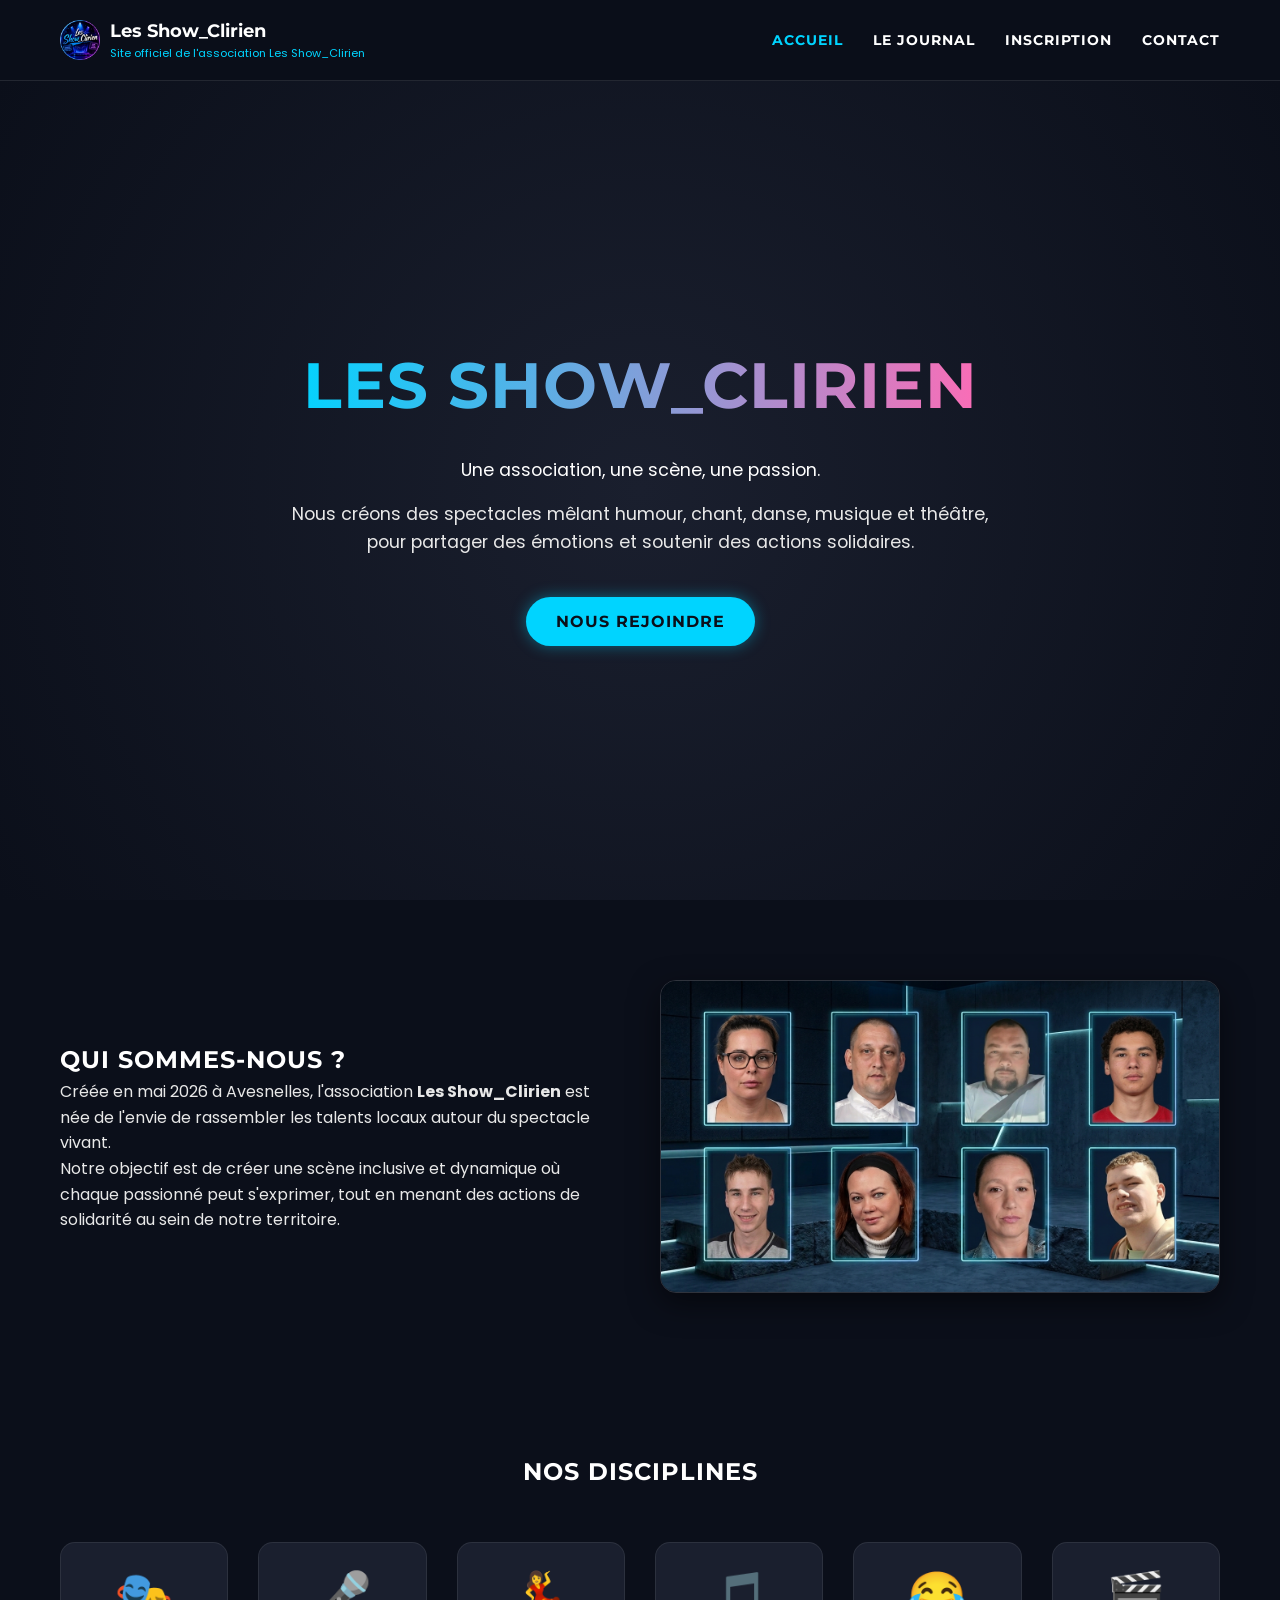
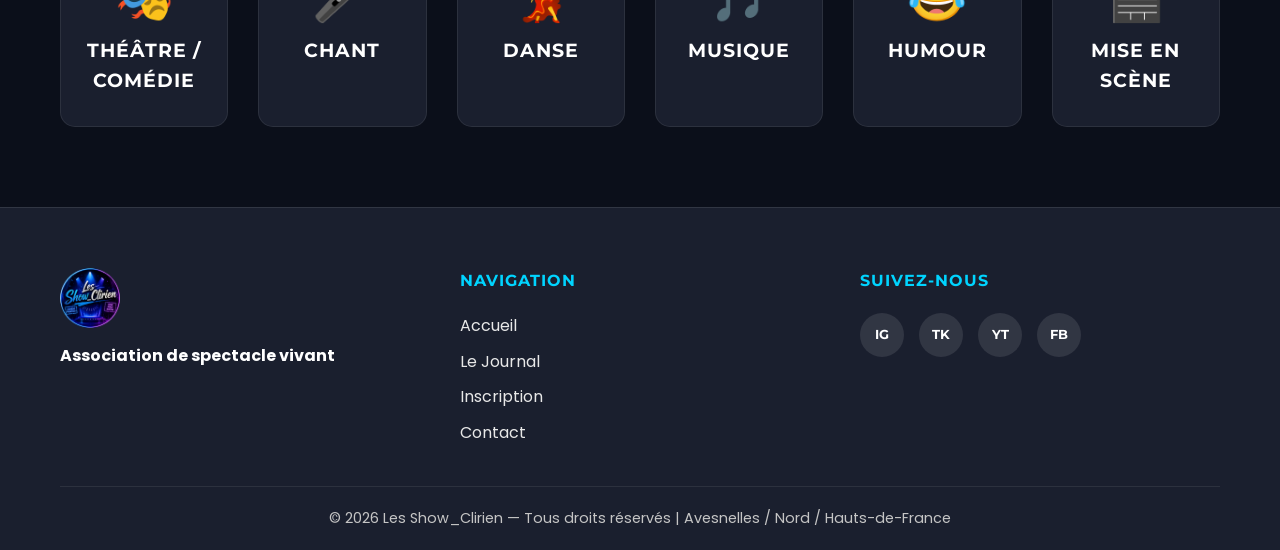
==== index.html @ 52812d33 "Add files via upload" ====
<!DOCTYPE html>
<html lang="fr">
<head>
    <meta charset="UTF-8">
    <meta name="viewport" content="width=device-width, initial-scale=1.0">
    <title>Les Show_Clirien | Accueil</title>
    <meta name="description" content="Site officiel de l'association Les Show_Clirien à Avesnelles. Spectacles, humour, chant, danse, musique et théâtre. Rejoignez-nous !">

    <!-- Open Graph -->
    <meta property="og:title" content="Les Show_Clirien | Accueil">
    <meta property="og:description" content="Découvrez l'univers des Show_Clirien : une association dédiée au spectacle vivant à Avesnelles.">
    <meta property="og:type" content="website">
    <meta property="og:locale" content="fr_FR">

    <link rel="icon" href="assets/favicon/favicon.png">
    <link rel="stylesheet" href="css/style.css">
</head>
<body>

    <a href="#contenu" class="skip-link">Aller au contenu</a>

    <!-- Header (Composant commun) -->
    <header>
        <div class="container header-container">
            <div class="logo-area">
                <a href="index.html" class="logo-link">
                    <img src="assets/favicon/favicon.png" alt="Logo de l'association Les Show_Clirien">
                    <div>
                        <span class="brand-name">Les Show_Clirien</span>
                        <span class="slogan">Site officiel de l'association Les Show_Clirien</span>
                    </div>
                </a>
            </div>

            <button class="burger-menu" aria-label="Ouvrir le menu de navigation" aria-expanded="false" aria-controls="main-nav">
                <span aria-hidden="true"></span>
                <span aria-hidden="true"></span>
                <span aria-hidden="true"></span>
            </button>

            <nav id="main-nav">
                <ul>
                    <li><a href="index.html" class="nav-link" aria-current="page">Accueil</a></li>
                    <li><a href="journal.html" class="nav-link">Le Journal</a></li>
                    <li><a href="inscription.html" class="nav-link">Inscription</a></li>
                    <li><a href="contact.html" class="nav-link">Contact</a></li>
                </ul>
            </nav>
        </div>
    </header>

    <main id="contenu">
        <section class="hero">
            <div class="container">
                <h1>Les Show_Clirien</h1>
                <p class="hero-tagline">Une association, une scène, une passion.</p>
                <p class="hero-description">Nous créons des spectacles mêlant humour, chant, danse, musique et théâtre, pour partager des émotions et soutenir des actions solidaires.</p>
                <div class="hero-btns">
                    <a href="inscription.html" class="btn btn-blue">Nous rejoindre</a>
                </div>
            </div>
        </section>

        <section id="about" class="about reveal">
            <div class="container">
                <div class="about-grid">
                    <div class="about-text">
                        <h2>Qui sommes-nous ?</h2>
                        <p>Créée en mai 2026 à Avesnelles, l'association <strong>Les Show_Clirien</strong> est née de l'envie de rassembler les talents locaux autour du spectacle vivant.</p>
                        <p>Notre objectif est de créer une scène inclusive et dynamique où chaque passionné peut s'exprimer, tout en menant des actions de solidarité au sein de notre territoire.</p>
                    </div>
                    <div class="about-image">
                        <img src="assets/images/equipe.png" alt="Photo de l'équipe Les Show_Clirien" class="team-photo-img">
                    </div>
                </div>
            </div>
        </section>

        <section id="disciplines" class="disciplines reveal">
            <div class="container">
                <h2 class="text-center mb-lg">Nos Disciplines</h2>
                <div class="grid grid-disciplines">
                    <div class="card discipline-item">
                        <div class="icon-lg" aria-hidden="true">🎭</div>
                        <h3>Théâtre / Comédie</h3>
                    </div>
                    <div class="card discipline-item">
                        <div class="icon-lg" aria-hidden="true">🎤</div>
                        <h3>Chant</h3>
                    </div>
                    <div class="card discipline-item">
                        <div class="icon-lg" aria-hidden="true">💃</div>
                        <h3>Danse</h3>
                    </div>
                    <div class="card discipline-item">
                        <div class="icon-lg" aria-hidden="true">🎵</div>
                        <h3>Musique</h3>
                    </div>
                    <div class="card discipline-item">
                        <div class="icon-lg" aria-hidden="true">😂</div>
                        <h3>Humour</h3>
                    </div>
                    <div class="card discipline-item">
                        <div class="icon-lg" aria-hidden="true">🎬</div>
                        <h3>Mise en scène</h3>
                    </div>
                </div>
            </div>
        </section>
    </main>

    <!-- Footer (Composant commun) -->
    <footer>
        <div class="container">
            <div class="footer-content">
                <div class="footer-logo">
                    <img src="assets/favicon/favicon.png" alt="Logo de l'association Les Show_Clirien">
                    <p>Association de spectacle vivant</p>
                </div>
                <div class="footer-nav">
                    <h2>Navigation</h2>
                    <ul>
                        <li><a href="index.html" aria-current="page">Accueil</a></li>
                        <li><a href="journal.html">Le Journal</a></li>
                        <li><a href="inscription.html">Inscription</a></li>
                        <li><a href="contact.html">Contact</a></li>
                    </ul>
                </div>
                <div class="footer-social">
                    <h2>Suivez-nous</h2>
                    <div class="social-links">
                        <!-- MODIFIER ICI : liens vers vos réseaux -->
                        <a href="https://instagram.com/votre_compte" target="_blank" rel="noopener noreferrer" aria-label="Instagram">IG</a>
                        <a href="https://tiktok.com/@votre_compte" target="_blank" rel="noopener noreferrer" aria-label="TikTok">TK</a>
                        <a href="https://youtube.com/@votre_compte" target="_blank" rel="noopener noreferrer" aria-label="YouTube">YT</a>
                        <a href="https://facebook.com/votre_compte" target="_blank" rel="noopener noreferrer" aria-label="Facebook">FB</a>
                    </div>
                </div>
            </div>
            <div class="copyright">
                <p>© 2026 Les Show_Clirien — Tous droits réservés | Avesnelles / Nord / Hauts-de-France</p>
            </div>
        </div>
    </footer>

    <script src="js/script.js"></script>
</body>
</html>
---- css/style.css ----
/*
 * CSS - Styles pour Les Show_Clirien
 * Charte graphique : STRUCTURE.md
 *
 * Palette :
 *   --bg-primary   #0B0F1A  fond scène
 *   --bg-card      #1A1F2E  cartes
 *   --accent-blue  #00D4FF  CTA / liens
 *   --accent-pink  #FF2095  CTA / dates
 *   --accent-purple #9B5DE5 hover / lueurs
 */

@import url('https://fonts.googleapis.com/css2?family=Montserrat:wght@400;700&family=Poppins:wght@300;400;600&display=swap');

:root {
    --bg-primary: #0B0F1A;
    --bg-card: #1A1F2E;
    --accent-blue: #00D4FF;
    --accent-pink: #FF2095;
    --accent-purple: #9B5DE5;
    --text-white: #FFFFFF;
    --text-gray: #E8E8E8;
    --text-muted: #C5C5C5;

    --font-titles: 'Montserrat', sans-serif;
    --font-body: 'Poppins', sans-serif;

    --transition-fast: 0.3s ease;
    --header-height: 80px;
    --container-width: 1200px;
    --radius: 15px;
}

/* --- Reset & Base --- */
*,
*::before,
*::after {
    margin: 0;
    padding: 0;
    box-sizing: border-box;
}

html {
    scroll-behavior: smooth;
}

body {
    background-color: var(--bg-primary);
    color: var(--text-gray);
    font-family: var(--font-body);
    line-height: 1.6;
    overflow-x: hidden;
    padding-top: var(--header-height);
}

body.no-scroll {
    overflow: hidden;
}

h1, h2, h3, h4, .btn, .nav-link {
    font-family: var(--font-titles);
    text-transform: uppercase;
    letter-spacing: 1px;
    color: var(--text-white);
}

a {
    text-decoration: none;
    color: inherit;
    transition: color var(--transition-fast), background-color var(--transition-fast), box-shadow var(--transition-fast), transform var(--transition-fast);
}

ul {
    list-style: none;
}

img {
    max-width: 100%;
    height: auto;
    display: block;
}

:focus-visible {
    outline: 3px solid var(--accent-blue);
    outline-offset: 3px;
}

.skip-link {
    position: absolute;
    left: 1rem;
    top: -4rem;
    z-index: 2000;
    background: var(--accent-blue);
    color: var(--bg-primary);
    font-family: var(--font-titles);
    font-weight: 700;
    padding: 0.75rem 1.25rem;
    border-radius: 999px;
}

.skip-link:focus {
    top: 1rem;
}

/* --- Layout --- */
.container {
    max-width: var(--container-width);
    margin: 0 auto;
    padding: 0 20px;
}

section {
    padding: 80px 0;
}

.grid {
    display: grid;
    gap: 30px;
}

.grid-auto {
    grid-template-columns: repeat(auto-fit, minmax(min(100%, 260px), 360px));
    justify-content: center;
}

.grid-disciplines {
    grid-template-columns: repeat(auto-fit, minmax(min(100%, 150px), 1fr));
    text-align: center;
}

.about-grid,
.featured-card {
    display: grid;
    grid-template-columns: repeat(auto-fit, minmax(min(100%, 280px), 1fr));
    gap: 40px;
    align-items: center;
}

/* --- Boutons --- */
.btn {
    display: inline-block;
    padding: 12px 30px;
    border-radius: 50px;
    font-weight: 700;
    cursor: pointer;
    border: none;
    text-align: center;
}

.btn-pink {
    background-color: var(--accent-pink);
    color: var(--text-white);
    box-shadow: 0 0 15px rgba(255, 32, 149, 0.4);
}

.btn-pink:hover,
.btn-pink:focus-visible {
    transform: translateY(-3px);
    box-shadow: 0 0 25px rgba(255, 32, 149, 0.7);
}

.btn-blue {
    background-color: var(--accent-blue);
    color: var(--bg-primary);
    box-shadow: 0 0 15px rgba(0, 212, 255, 0.4);
}

.btn-blue:hover,
.btn-blue:focus-visible {
    transform: translateY(-3px);
    box-shadow: 0 0 25px rgba(0, 212, 255, 0.7);
}

.btn-full {
    width: 100%;
}

/* --- Cartes --- */
.card {
    background-color: var(--bg-card);
    border-radius: var(--radius);
    overflow: hidden;
    transition: transform var(--transition-fast), box-shadow var(--transition-fast), border-color var(--transition-fast);
    border: 1px solid rgba(255, 255, 255, 0.08);
    display: flex;
    flex-direction: column;
    height: 100%;
}

.card:hover {
    transform: translateY(-8px);
    box-shadow: 0 10px 30px rgba(0, 0, 0, 0.5);
    border-color: var(--accent-purple);
}

.card-body {
    padding: 25px;
    display: flex;
    flex-direction: column;
    flex-grow: 1;
}

.card-body .btn {
    margin-top: auto; /* Pousse le bouton vers le bas */
    margin-top: 25px; /* Espace minimum au-dessus si le texte est long */
}

.card-media,
.placeholder-media {
    min-height: 200px;
    background: #252b3d;
    display: flex;
    align-items: center;
    justify-content: center;
    color: var(--text-muted);
    border-radius: var(--radius);
}

.placeholder-media.dashed {
    border: 1px dashed var(--accent-blue);
    color: var(--accent-blue);
    min-height: 300px;
}

.meta-date {
    color: #FF6BB5;
    font-size: 0.95rem;
    font-weight: 700;
}

/* --- Header --- */
header {
    background-color: rgba(11, 15, 26, 0.95);
    backdrop-filter: blur(10px);
    position: fixed;
    top: 0;
    left: 0;
    width: 100%;
    z-index: 1000;
    border-bottom: 1px solid rgba(255, 255, 255, 0.1);
}

.header-container {
    display: flex;
    justify-content: space-between;
    align-items: center;
    height: var(--header-height);
    gap: 16px;
}

.logo-link {
    display: flex;
    align-items: center;
    gap: 10px;
}

.logo-area img,
.footer-logo img {
    width: 40px;
    height: 40px;
    object-fit: contain;
}

.brand-name {
    font-family: var(--font-titles);
    font-weight: 700;
    font-size: 1.1rem;
    color: var(--text-white);
    display: block;
}

.slogan {
    font-size: 0.7rem;
    color: var(--accent-blue);
    display: block;
}

nav ul {
    display: flex;
    gap: 30px;
}

.nav-link {
    font-size: 0.9rem;
    font-weight: 700;
    color: var(--text-white);
}

.nav-link:hover,
.nav-link[aria-current="page"] {
    color: var(--accent-blue);
}

.burger-menu {
    display: none;
    background: none;
    border: none;
    cursor: pointer;
    flex-direction: column;
    justify-content: center;
    gap: 5px;
    width: 44px;
    height: 44px;
    padding: 10px;
}

.burger-menu span {
    display: block;
    width: 24px;
    height: 3px;
    background-color: var(--text-white);
    transition: var(--transition-fast);
    border-radius: 2px;
}

.burger-menu.open span:nth-child(1) {
    transform: translateY(8px) rotate(45deg);
}

.burger-menu.open span:nth-child(2) {
    opacity: 0;
}

.burger-menu.open span:nth-child(3) {
    transform: translateY(-8px) rotate(-45deg);
}

/* --- Pages --- */
.hero {
    min-height: calc(100vh - var(--header-height));
    display: flex;
    align-items: center;
    justify-content: center;
    text-align: center;
    background: radial-gradient(circle at center, #1a1f2e 0%, #0b0f1a 100%);
    padding: 60px 0;
}

.hero h1 {
    font-size: clamp(2.2rem, 6vw, 4rem);
    margin-bottom: 20px;
    background: linear-gradient(to right, var(--accent-blue), #FF6BB5);
    -webkit-background-clip: text;
    background-clip: text;
    color: transparent;
}

.hero-tagline {
    font-size: 1.25rem;
    color: var(--text-white);
    margin-bottom: 16px;
}

.hero p {
    font-size: 1.1rem;
    max-width: 700px;
    margin-left: auto;
    margin-right: auto;
}

.hero-description {
    margin-bottom: 40px;
}

.hero-btns {
    display: flex;
    gap: 20px;
    justify-content: center;
    flex-wrap: wrap;
}

.page-title {
    background: linear-gradient(to bottom, var(--bg-card), var(--bg-primary));
    text-align: center;
}

.page-title h1 {
    margin-bottom: 15px; /* Espace sous "NOUS CONTACTER" */
}

.page-title p,
.lede {
    font-size: 1.2rem;
    color: var(--accent-blue);
    margin-bottom: 30px; /* Espace entre la phrase et la carte */
    max-width: 650px;
    margin-left: auto;
    margin-right: auto;
}

.discipline-item,
.role-card {
    padding: 30px 20px;
    text-align: center;
}

.icon-lg {
    font-size: 3rem;
    margin-bottom: 15px;
    line-height: 1;
}

.featured-card {
    max-width: 800px;
    margin: 0 auto;
}

.featured-card .card-media {
    min-height: 250px;
    border-radius: 0;
}

.card-info {
    padding: 40px;
}

.event-title {
    color: #FF6BB5;
    margin-bottom: 10px;
}

.roles-grid,
.upcoming-events {
    background-color: var(--bg-card);
}

.join-hero {
    min-height: 70vh;
    display: flex;
    align-items: center;
    text-align: center;
}

.join-hero p {
    font-size: 1.3rem;
    margin: 20px auto 40px;
    max-width: 800px;
}

.quote-box {
    background: linear-gradient(135deg, var(--bg-card), var(--bg-primary));
    padding: 30px;
    border-radius: var(--radius);
    border: 1px solid var(--accent-purple);
    text-align: center;
}

.quote-box p {
    font-style: italic;
    font-size: 1.1rem;
}

.check-list {
    display: grid;
    grid-template-columns: repeat(auto-fit, minmax(min(100%, 200px), 1fr));
    gap: 15px;
    margin-bottom: 40px;
}

.check-list li {
    display: flex;
    align-items: center;
    gap: 10px;
}

.upcoming-list {
    max-width: 700px;
    margin: 0 auto;
    display: flex;
    flex-direction: column;
    gap: 20px;
}

.upcoming-item {
    display: flex;
    align-items: center;
    gap: 15px;
    padding: 15px;
    background: var(--bg-primary);
    border-radius: 0 8px 8px 0;
}

.upcoming-item.blue { border-left: 4px solid var(--accent-blue); }
.upcoming-item.purple { border-left: 4px solid var(--accent-purple); }
.upcoming-item.pink { border-left: 4px solid var(--accent-pink); }

.contact-panel {
    padding: 40px;
    text-align: left;
    border-top: 4px solid var(--accent-blue);
    max-width: 720px;
    margin: 0 auto;
}

.contact-panel h2 {
    margin-bottom: 30px;
}
.contact-row {
    display: flex;
    align-items: flex-start;
    gap: 15px;
    margin-bottom: 25px;
}

.contact-row .label {
    color: var(--accent-blue);
    font-weight: 700;
    margin: 0;
    font-size: 0.9rem;
    text-transform: uppercase;
}

.contact-row .value,
.contact-row a {
    font-size: 1.25rem;
    color: var(--text-white);
    display: block;
    margin-top: 4px;
}

.contact-row a:hover {
    color: var(--accent-blue);
}

.social-links-section .social-links {
    justify-content: center;
    gap: 24px;
}

.social-links-section .social-links a {
    width: 60px;
    height: 60px;
    font-size: 1.5rem;
}

.error-404 {
    min-height: calc(100vh - var(--header-height) - 280px);
    display: flex;
    align-items: center;
    justify-content: center;
    text-align: center;
}

.error-code {
    font-family: var(--font-titles);
    font-size: clamp(5rem, 16vw, 8rem);
    font-weight: 700;
    line-height: 1;
    margin-bottom: 8px;
    background: linear-gradient(to bottom, #FF6BB5, var(--accent-purple));
    -webkit-background-clip: text;
    background-clip: text;
    color: transparent;
    filter: drop-shadow(0 0 20px rgba(255, 32, 149, 0.45));
}

.error-404 h1 {
    font-size: clamp(1.8rem, 4vw, 2.5rem);
    margin-bottom: 20px;
}

.error-404 p {
    font-size: 1.25rem;
    margin-bottom: 40px;
}

.text-center { text-align: center; }
.mb-lg { margin-bottom: 50px; }
.mb-md { margin-bottom: 40px; }

/* --- Footer --- */
footer {
    background-color: var(--bg-card);
    padding: 60px 0 20px;
    border-top: 1px solid rgba(255, 255, 255, 0.1);
}

.footer-content {
    display: grid;
    grid-template-columns: repeat(auto-fit, minmax(min(100%, 220px), 1fr));
    gap: 40px;
    margin-bottom: 40px;
}

.footer-logo img {
    width: 60px;
    height: 60px;
    margin-bottom: 15px;
}

.footer-logo p {
    font-weight: 700;
    color: var(--text-white);
    margin-top: 10px;
}

.footer-nav h2,
.footer-social h2 {
    color: var(--accent-blue);
    margin-bottom: 20px;
    font-size: 1rem;
}

.footer-nav ul {
    display: flex;
    flex-direction: column;
    gap: 10px;
}

.footer-nav a:hover {
    color: var(--accent-blue);
}

.social-links {
    display: flex;
    flex-wrap: wrap;
    gap: 15px;
}

.social-links a {
    width: 44px;
    height: 44px;
    background: rgba(255, 255, 255, 0.1);
    display: flex;
    align-items: center;
    justify-content: center;
    border-radius: 50%;
    color: var(--text-white);
    font-family: var(--font-titles);
    font-weight: 700;
    font-size: 0.8rem;
}

.social-links a:hover,
.social-links a:focus-visible {
    background: var(--accent-blue);
    color: var(--bg-primary);
}

.copyright {
    text-align: center;
    padding-top: 20px;
    border-top: 1px solid rgba(255, 255, 255, 0.08);
    font-size: 0.9rem;
    color: var(--text-muted);
}

/* --- Animations --- */
.reveal {
    opacity: 0;
    transform: translateY(30px);
    transition: opacity 0.8s ease-out, transform 0.8s ease-out;
}

.reveal.active {
    opacity: 1;
    transform: translateY(0);
}

@media (prefers-reduced-motion: reduce) {
    html {
        scroll-behavior: auto;
    }

    *,
    *::before,
    *::after {
        animation: none !important;
        transition: none !important;
        scroll-behavior: auto !important;
    }

    .reveal {
        opacity: 1;
        transform: none;
    }

    .btn-pink:hover,
    .btn-blue:hover,
    .card:hover {
        transform: none;
    }
}

/* --- Responsive --- */
@media (max-width: 768px) {
    .slogan {
        font-size: 0.65rem;
        line-height: 1.2;
        max-width: 150px;
    }

    .burger-menu {
        display: flex;
        z-index: 1001;
        background: rgba(255, 255, 255, 0.08); /* Petit fond discret pour bien repérer le bouton */
        border-radius: 8px;
        padding: 8px;
    }

    .burger-menu span {
        background-color: var(--accent-blue); /* Rend les 3 traits bleu néon pour qu'ils ressortent */
        height: 3px;
        width: 24px;
    }

    nav {
        position: fixed;
        top: var(--header-height);
        right: -100%;
        width: 100%;
        height: calc(100vh - var(--header-height));
        background-color: var(--bg-primary);
        transition: right var(--transition-fast);
        z-index: 999;
        overflow-y: auto;
    }

    nav.active {
        right: 0;
    }

    nav ul {
        flex-direction: column;
        align-items: center;
        padding: 50px 20px;
        gap: 32px;
    }

    .hero-btns {
        flex-direction: column;
        padding: 0 12px;
    }

    .hero-btns .btn,
    .join-hero .btn {
        width: 100%;
    }

    .card-info {
        padding: 24px;
    }

    .contact-panel {
        padding: 24px;
    }

    .slogan {
        max-width: 180px;
    }
}

/* --- Ajustements espacement titres/articles --- */
.page-title {
    padding: 30px 0 10px;
}

.page-title p {
    margin-bottom: 10px;
}

.page-title + section {
    padding-top: 20px;
}

/* --- Photo de l'équipe --- */
.team-photo-img {
    width: 100%;
    height: auto;
    border-radius: 16px;
    object-fit: cover;
    border: 1px solid rgba(255, 255, 255, 0.15);
    box-shadow: 0 10px 30px rgba(0, 0, 0, 0.5);
}
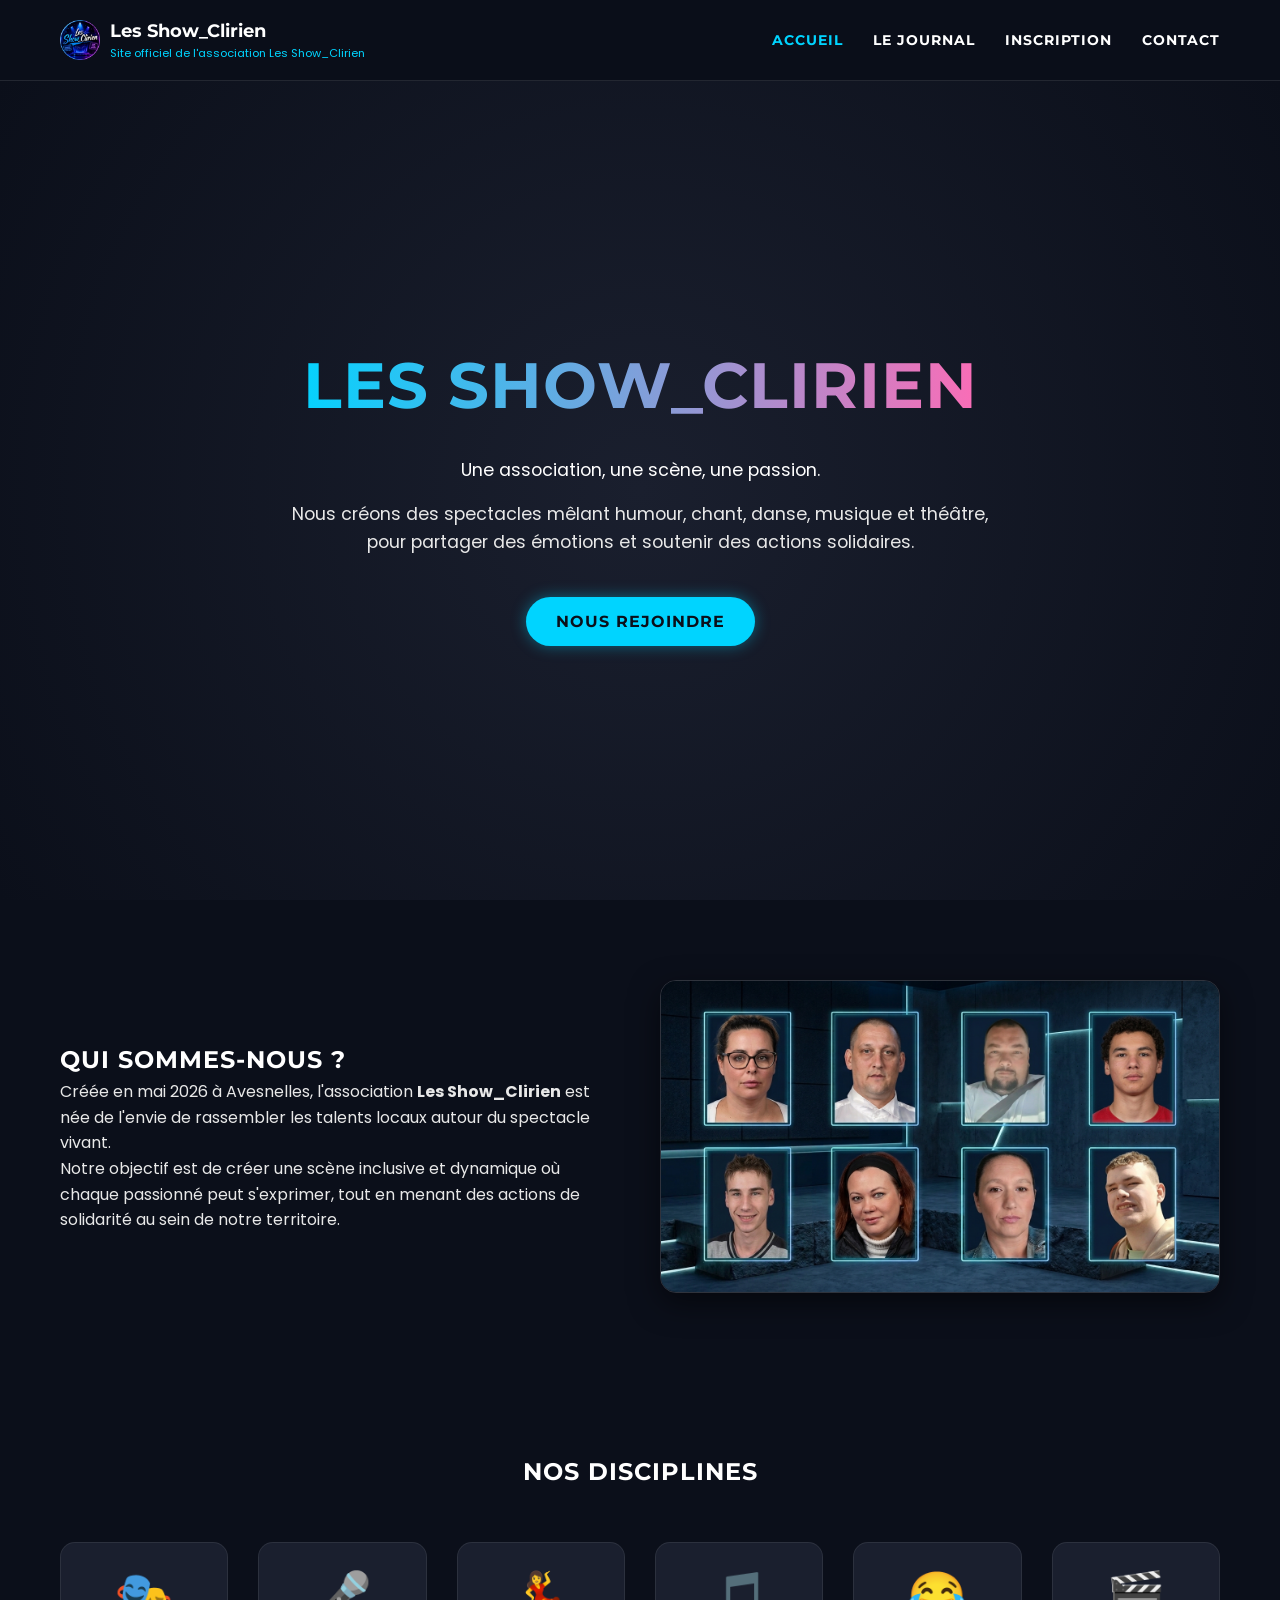
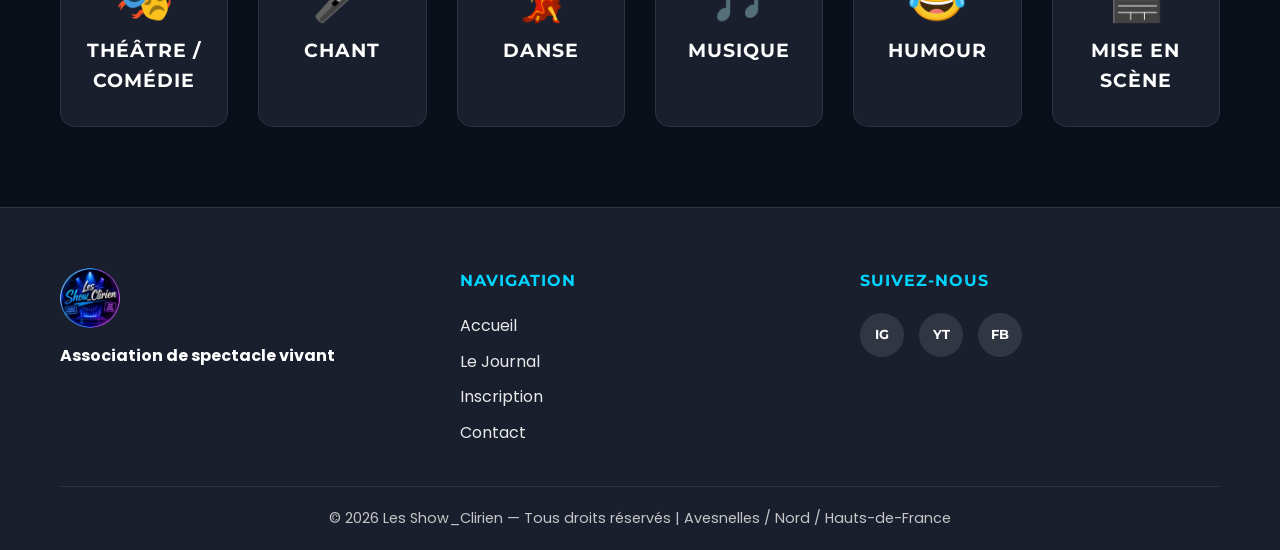
==== commit 353d97b7: "Update social media links in footer" ====
--- a/index.html
+++ b/index.html
@@ -130,10 +130,10 @@
                     <h2>Suivez-nous</h2>
                     <div class="social-links">
                         <!-- MODIFIER ICI : liens vers vos réseaux -->
-                        <a href="https://instagram.com/votre_compte" target="_blank" rel="noopener noreferrer" aria-label="Instagram">IG</a>
-                        <a href="https://tiktok.com/@votre_compte" target="_blank" rel="noopener noreferrer" aria-label="TikTok">TK</a>
-                        <a href="https://youtube.com/@votre_compte" target="_blank" rel="noopener noreferrer" aria-label="YouTube">YT</a>
-                        <a href="https://facebook.com/votre_compte" target="_blank" rel="noopener noreferrer" aria-label="Facebook">FB</a>
+                        <a href="https://www.instagram.com/showclirien/" target="_blank" rel="noopener noreferrer" aria-label="Instagram">IG</a>
+                        <!-- <a href="https://tiktok.com/@votre_compte" target="_blank" rel="noopener noreferrer" aria-label="TikTok">TK</a> -->
+                        <a href="https://www.youtube.com/channel/UCG6TcSxezVTCTF-gIoSHvsw" target="_blank" rel="noopener noreferrer" aria-label="YouTube">YT</a>
+                        <a href="https://www.facebook.com/profile.php?id=61594529327046" target="_blank" rel="noopener noreferrer" aria-label="Facebook">FB</a>
                     </div>
                 </div>
             </div>
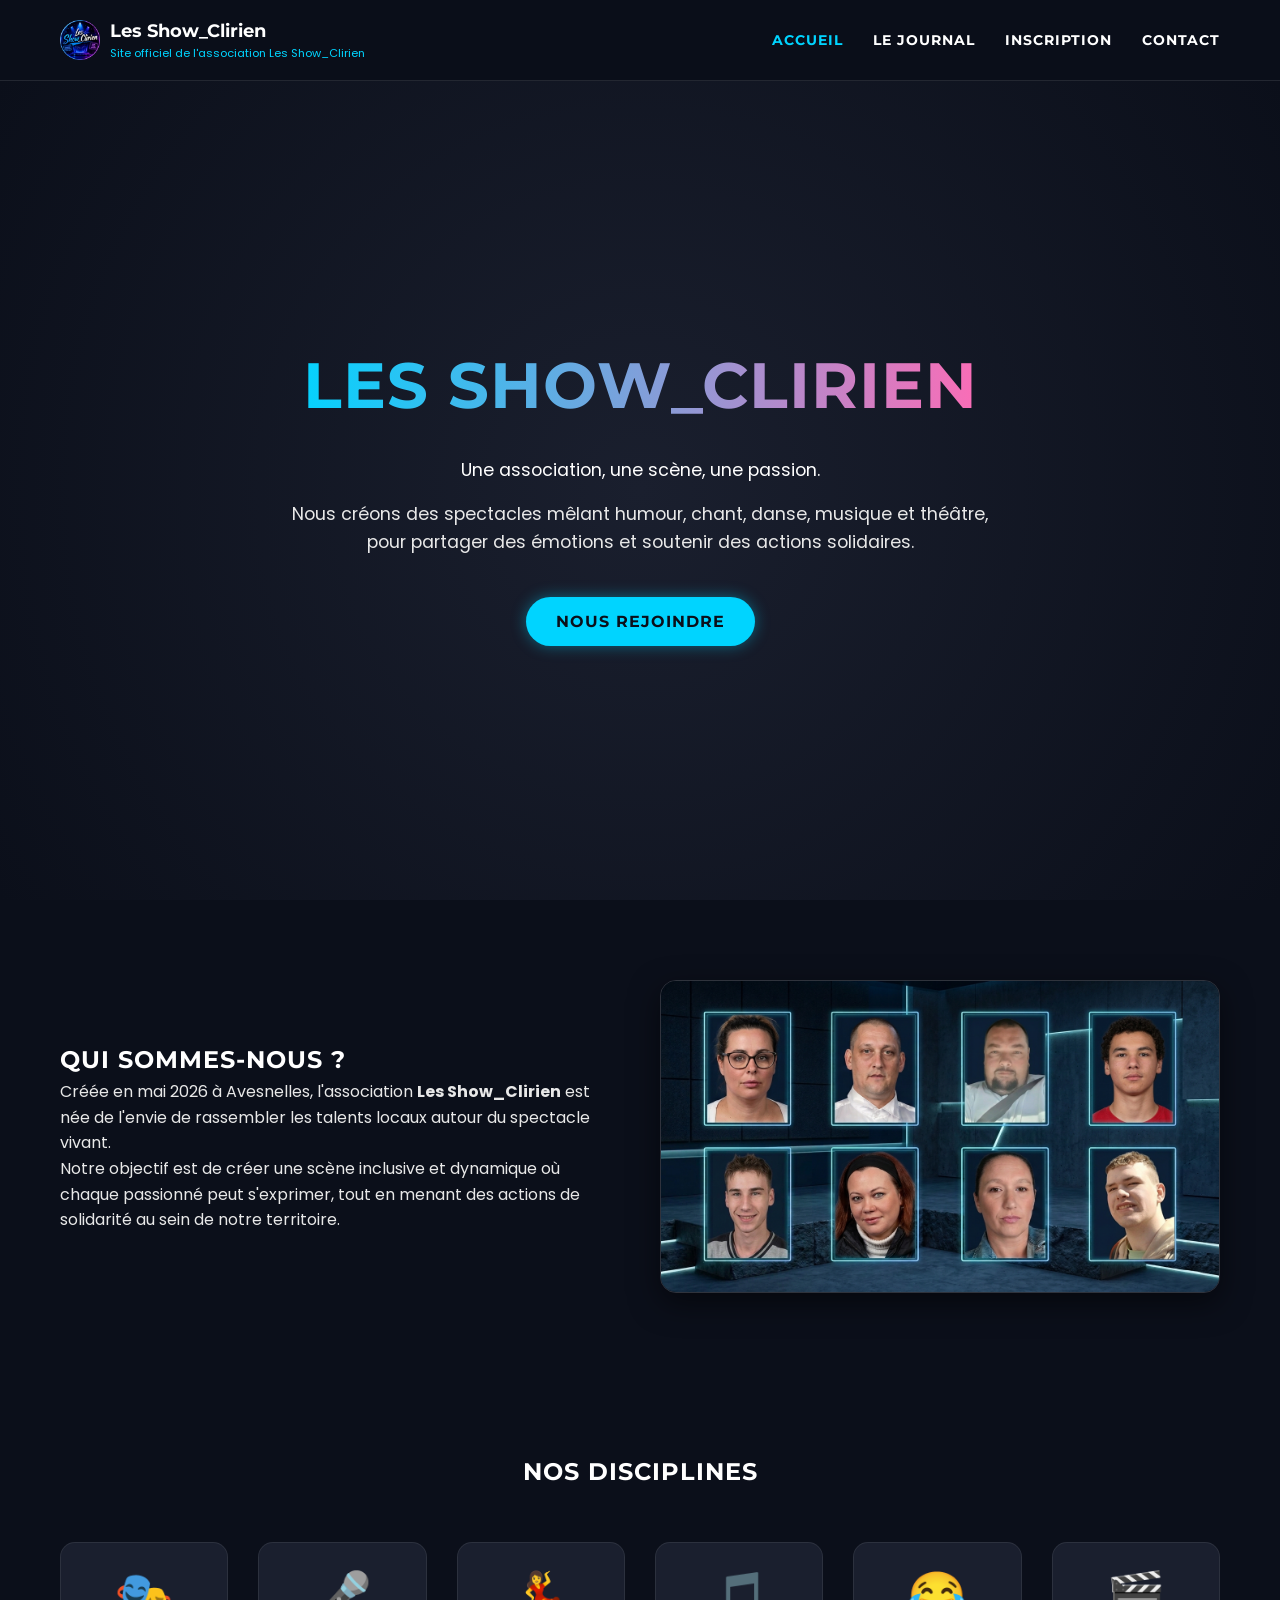
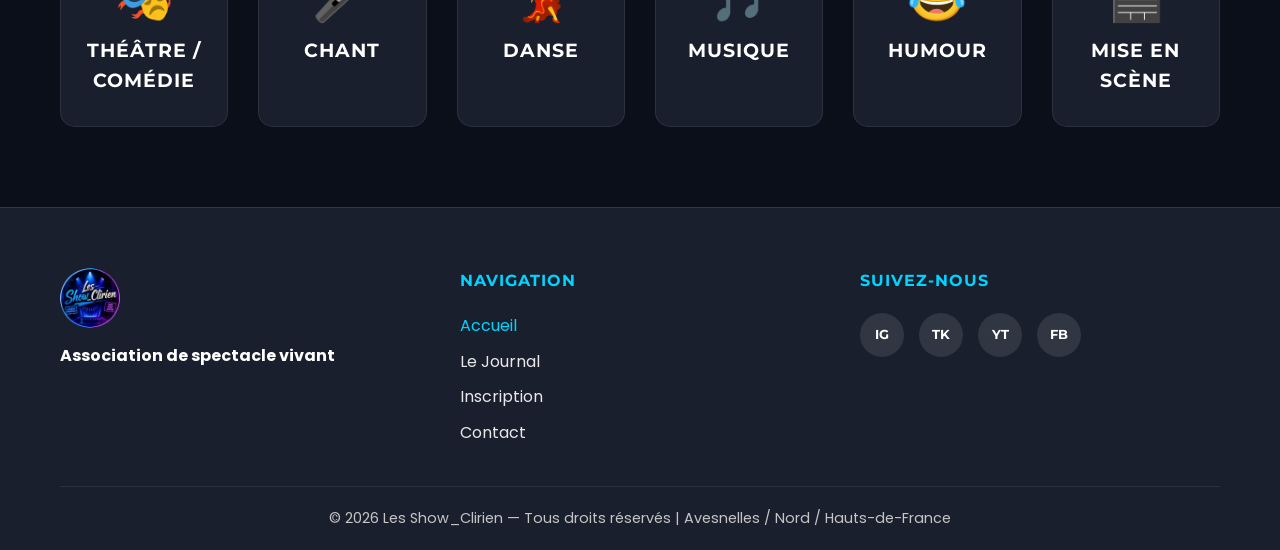
==== commit b74a8558: "Add files via upload" ====
--- a/index.html
+++ b/index.html
@@ -5,6 +5,7 @@
     <meta name="viewport" content="width=device-width, initial-scale=1.0">
     <title>Les Show_Clirien | Accueil</title>
     <meta name="description" content="Site officiel de l'association Les Show_Clirien à Avesnelles. Spectacles, humour, chant, danse, musique et théâtre. Rejoignez-nous !">
+    <meta name="theme-color" content="#0B0F1A">
 
     <!-- Open Graph -->
     <meta property="og:title" content="Les Show_Clirien | Accueil">
@@ -12,8 +13,12 @@
     <meta property="og:type" content="website">
     <meta property="og:locale" content="fr_FR">
 
-    <link rel="icon" href="assets/favicon/favicon.png">
+    <link rel="icon" href="assets/favicon/favicon.png" type="image/png">
+    <link rel="preconnect" href="https://fonts.googleapis.com">
+    <link rel="preconnect" href="https://fonts.gstatic.com" crossorigin>
+    <link href="https://fonts.googleapis.com/css2?family=Montserrat:wght@400;700&family=Poppins:wght@300;400;600&display=swap" rel="stylesheet">
     <link rel="stylesheet" href="css/style.css">
+    <script src="js/script.js" defer></script>
 </head>
 <body>
 
@@ -24,7 +29,7 @@
         <div class="container header-container">
             <div class="logo-area">
                 <a href="index.html" class="logo-link">
-                    <img src="assets/favicon/favicon.png" alt="Logo de l'association Les Show_Clirien">
+                    <img src="assets/favicon/favicon.png" alt="">
                     <div>
                         <span class="brand-name">Les Show_Clirien</span>
                         <span class="slogan">Site officiel de l'association Les Show_Clirien</span>
@@ -32,13 +37,13 @@
                 </a>
             </div>
 
-            <button class="burger-menu" aria-label="Ouvrir le menu de navigation" aria-expanded="false" aria-controls="main-nav">
+            <button type="button" class="burger-menu" aria-label="Ouvrir le menu de navigation" aria-expanded="false" aria-controls="main-nav">
                 <span aria-hidden="true"></span>
                 <span aria-hidden="true"></span>
                 <span aria-hidden="true"></span>
             </button>
 
-            <nav id="main-nav">
+            <nav id="main-nav" aria-label="Navigation principale">
                 <ul>
                     <li><a href="index.html" class="nav-link" aria-current="page">Accueil</a></li>
                     <li><a href="journal.html" class="nav-link">Le Journal</a></li>
@@ -70,7 +75,7 @@
                         <p>Notre objectif est de créer une scène inclusive et dynamique où chaque passionné peut s'exprimer, tout en menant des actions de solidarité au sein de notre territoire.</p>
                     </div>
                     <div class="about-image">
-                        <img src="assets/images/equipe.png" alt="Photo de l'équipe Les Show_Clirien" class="team-photo-img">
+                        <img src="assets/images/equipe.png" alt="L'équipe Les Show_Clirien réunie sur scène" class="team-photo-img" width="800" height="600">
                     </div>
                 </div>
             </div>
@@ -114,10 +119,10 @@
         <div class="container">
             <div class="footer-content">
                 <div class="footer-logo">
-                    <img src="assets/favicon/favicon.png" alt="Logo de l'association Les Show_Clirien">
+                    <img src="assets/favicon/favicon.png" alt="">
                     <p>Association de spectacle vivant</p>
                 </div>
-                <div class="footer-nav">
+                <nav class="footer-nav" aria-label="Navigation pied de page">
                     <h2>Navigation</h2>
                     <ul>
                         <li><a href="index.html" aria-current="page">Accueil</a></li>
@@ -125,15 +130,15 @@
                         <li><a href="inscription.html">Inscription</a></li>
                         <li><a href="contact.html">Contact</a></li>
                     </ul>
-                </div>
+                </nav>
                 <div class="footer-social">
                     <h2>Suivez-nous</h2>
                     <div class="social-links">
                         <!-- MODIFIER ICI : liens vers vos réseaux -->
-                        <a href="https://www.instagram.com/showclirien/" target="_blank" rel="noopener noreferrer" aria-label="Instagram">IG</a>
-                        <!-- <a href="https://tiktok.com/@votre_compte" target="_blank" rel="noopener noreferrer" aria-label="TikTok">TK</a> -->
-                        <a href="https://www.youtube.com/channel/UCG6TcSxezVTCTF-gIoSHvsw" target="_blank" rel="noopener noreferrer" aria-label="YouTube">YT</a>
-                        <a href="https://www.facebook.com/profile.php?id=61594529327046" target="_blank" rel="noopener noreferrer" aria-label="Facebook">FB</a>
+                        <a href="https://instagram.com/votre_compte" target="_blank" rel="noopener noreferrer" aria-label="Instagram (nouvelle fenêtre)">IG</a>
+                        <a href="https://tiktok.com/@votre_compte" target="_blank" rel="noopener noreferrer" aria-label="TikTok (nouvelle fenêtre)">TK</a>
+                        <a href="https://youtube.com/@votre_compte" target="_blank" rel="noopener noreferrer" aria-label="YouTube (nouvelle fenêtre)">YT</a>
+                        <a href="https://facebook.com/votre_compte" target="_blank" rel="noopener noreferrer" aria-label="Facebook (nouvelle fenêtre)">FB</a>
                     </div>
                 </div>
             </div>
@@ -143,6 +148,5 @@
         </div>
     </footer>
 
-    <script src="js/script.js"></script>
 </body>
 </html>
--- a/css/style.css
+++ b/css/style.css
@@ -3,14 +3,12 @@
  * Charte graphique : STRUCTURE.md
  *
  * Palette :
- *   --bg-primary   #0B0F1A  fond scène
- *   --bg-card      #1A1F2E  cartes
- *   --accent-blue  #00D4FF  CTA / liens
- *   --accent-pink  #FF2095  CTA / dates
- *   --accent-purple #9B5DE5 hover / lueurs
+ *   --bg-primary    #0B0F1A  fond scène
+ *   --bg-card       #1A1F2E  cartes
+ *   --accent-blue   #00D4FF  CTA / liens
+ *   --accent-pink   #FF2095  CTA / dates
+ *   --accent-purple #9B5DE5  hover / lueurs
  */
-
-@import url('https://fonts.googleapis.com/css2?family=Montserrat:wght@400;700&family=Poppins:wght@300;400;600&display=swap');
 
 :root {
     --bg-primary: #0B0F1A;
@@ -141,10 +139,12 @@
     display: inline-block;
     padding: 12px 30px;
     border-radius: 50px;
+    font-size: 1rem;
     font-weight: 700;
     cursor: pointer;
     border: none;
     text-align: center;
+    background: none;
 }
 
 .btn-pink {
@@ -198,11 +198,11 @@
     display: flex;
     flex-direction: column;
     flex-grow: 1;
+    gap: 16px;
 }
 
 .card-body .btn {
-    margin-top: auto; /* Pousse le bouton vers le bas */
-    margin-top: 25px; /* Espace minimum au-dessus si le texte est long */
+    margin-top: auto;
 }
 
 .card-media,
@@ -275,7 +275,7 @@
     display: block;
 }
 
-nav ul {
+#main-nav ul {
     display: flex;
     gap: 30px;
 }
@@ -372,20 +372,29 @@
 .page-title {
     background: linear-gradient(to bottom, var(--bg-card), var(--bg-primary));
     text-align: center;
+    padding: 30px 0 10px;
 }
 
 .page-title h1 {
-    margin-bottom: 15px; /* Espace sous "NOUS CONTACTER" */
+    margin-bottom: 15px;
 }
 
 .page-title p,
 .lede {
     font-size: 1.2rem;
     color: var(--accent-blue);
-    margin-bottom: 30px; /* Espace entre la phrase et la carte */
+    margin-bottom: 30px;
     max-width: 650px;
     margin-left: auto;
     margin-right: auto;
+}
+
+.page-title p {
+    margin-bottom: 10px;
+}
+
+.page-title + section {
+    padding-top: 20px;
 }
 
 .discipline-item,
@@ -431,10 +440,19 @@
     text-align: center;
 }
 
+.join-hero.is-compact {
+    min-height: 0;
+    padding-bottom: 40px;
+}
+
 .join-hero p {
     font-size: 1.3rem;
     margin: 20px auto 40px;
     max-width: 800px;
+}
+
+.form-reveal {
+    margin-top: 0;
 }
 
 .quote-box {
@@ -495,6 +513,7 @@
 .contact-panel h2 {
     margin-bottom: 30px;
 }
+
 .contact-row {
     display: flex;
     align-items: flex-start;
@@ -568,6 +587,57 @@
 .mb-lg { margin-bottom: 50px; }
 .mb-md { margin-bottom: 40px; }
 
+/* --- Formulaire Tally (inscription.html) --- */
+.form-section-wrapper {
+    padding: 24px 0 80px;
+    scroll-margin-top: calc(var(--header-height) + 12px);
+}
+
+.form-section-wrapper[hidden] {
+    display: none;
+}
+
+.form-frame {
+    background-color: var(--bg-card);
+    border: 1px solid rgba(255, 255, 255, 0.1);
+    border-radius: 16px;
+    padding: 20px;
+    box-shadow: 0 10px 30px rgba(0, 0, 0, 0.5);
+    overflow: hidden;
+    transform: translateZ(0);
+    isolation: isolate;
+}
+
+.form-heading {
+    margin-bottom: 1.25rem;
+    font-size: 1.15rem;
+    text-align: center;
+}
+
+.form-frame iframe {
+    display: block;
+    width: 100%;
+    min-height: 400px;
+    border: 0;
+    border-radius: 12px;
+    background: transparent;
+}
+
+.form-section-wrapper.is-visible .form-frame {
+    animation: form-fade-in 0.45s ease-out;
+}
+
+@keyframes form-fade-in {
+    from {
+        opacity: 0;
+        transform: translateY(12px) translateZ(0);
+    }
+    to {
+        opacity: 1;
+        transform: translateY(0) translateZ(0);
+    }
+}
+
 /* --- Footer --- */
 footer {
     background-color: var(--bg-card);
@@ -607,7 +677,8 @@
     gap: 10px;
 }
 
-.footer-nav a:hover {
+.footer-nav a:hover,
+.footer-nav a[aria-current="page"] {
     color: var(--accent-blue);
 }
 
@@ -643,124 +714,6 @@
     border-top: 1px solid rgba(255, 255, 255, 0.08);
     font-size: 0.9rem;
     color: var(--text-muted);
-}
-
-/* --- Animations --- */
-.reveal {
-    opacity: 0;
-    transform: translateY(30px);
-    transition: opacity 0.8s ease-out, transform 0.8s ease-out;
-}
-
-.reveal.active {
-    opacity: 1;
-    transform: translateY(0);
-}
-
-@media (prefers-reduced-motion: reduce) {
-    html {
-        scroll-behavior: auto;
-    }
-
-    *,
-    *::before,
-    *::after {
-        animation: none !important;
-        transition: none !important;
-        scroll-behavior: auto !important;
-    }
-
-    .reveal {
-        opacity: 1;
-        transform: none;
-    }
-
-    .btn-pink:hover,
-    .btn-blue:hover,
-    .card:hover {
-        transform: none;
-    }
-}
-
-/* --- Responsive --- */
-@media (max-width: 768px) {
-    .slogan {
-        font-size: 0.65rem;
-        line-height: 1.2;
-        max-width: 150px;
-    }
-
-    .burger-menu {
-        display: flex;
-        z-index: 1001;
-        background: rgba(255, 255, 255, 0.08); /* Petit fond discret pour bien repérer le bouton */
-        border-radius: 8px;
-        padding: 8px;
-    }
-
-    .burger-menu span {
-        background-color: var(--accent-blue); /* Rend les 3 traits bleu néon pour qu'ils ressortent */
-        height: 3px;
-        width: 24px;
-    }
-
-    nav {
-        position: fixed;
-        top: var(--header-height);
-        right: -100%;
-        width: 100%;
-        height: calc(100vh - var(--header-height));
-        background-color: var(--bg-primary);
-        transition: right var(--transition-fast);
-        z-index: 999;
-        overflow-y: auto;
-    }
-
-    nav.active {
-        right: 0;
-    }
-
-    nav ul {
-        flex-direction: column;
-        align-items: center;
-        padding: 50px 20px;
-        gap: 32px;
-    }
-
-    .hero-btns {
-        flex-direction: column;
-        padding: 0 12px;
-    }
-
-    .hero-btns .btn,
-    .join-hero .btn {
-        width: 100%;
-    }
-
-    .card-info {
-        padding: 24px;
-    }
-
-    .contact-panel {
-        padding: 24px;
-    }
-
-    .slogan {
-        max-width: 180px;
-    }
-}
-
-/* --- Ajustements espacement titres/articles --- */
-.page-title {
-    padding: 30px 0 10px;
-}
-
-.page-title p {
-    margin-bottom: 10px;
-}
-
-.page-title + section {
-    padding-top: 20px;
 }
 
 /* --- Photo de l'équipe --- */
@@ -771,4 +724,119 @@
     object-fit: cover;
     border: 1px solid rgba(255, 255, 255, 0.15);
     box-shadow: 0 10px 30px rgba(0, 0, 0, 0.5);
-}+}
+
+/* --- Animations --- */
+.reveal {
+    opacity: 0;
+    transform: translateY(30px);
+    transition: opacity 0.8s ease-out, transform 0.8s ease-out;
+}
+
+.reveal.active {
+    opacity: 1;
+    transform: translateY(0);
+}
+
+@media (prefers-reduced-motion: reduce) {
+    html {
+        scroll-behavior: auto;
+    }
+
+    *,
+    *::before,
+    *::after {
+        animation: none !important;
+        transition: none !important;
+        scroll-behavior: auto !important;
+    }
+
+    .reveal {
+        opacity: 1;
+        transform: none;
+    }
+
+    .btn-pink:hover,
+    .btn-blue:hover,
+    .card:hover {
+        transform: none;
+    }
+}
+
+/* --- Responsive --- */
+@media (max-width: 768px) {
+    .slogan {
+        font-size: 0.65rem;
+        line-height: 1.2;
+        max-width: 180px;
+    }
+
+    .burger-menu {
+        display: flex;
+        z-index: 1001;
+        background: rgba(255, 255, 255, 0.08);
+        border-radius: 8px;
+        padding: 8px;
+    }
+
+    .burger-menu span {
+        background-color: var(--accent-blue);
+        height: 3px;
+        width: 24px;
+    }
+
+    #main-nav {
+        position: fixed;
+        top: var(--header-height);
+        right: -100%;
+        width: 100%;
+        height: calc(100vh - var(--header-height));
+        background-color: var(--bg-primary);
+        transition: right var(--transition-fast), visibility var(--transition-fast);
+        z-index: 999;
+        overflow-y: auto;
+        visibility: hidden;
+        pointer-events: none;
+    }
+
+    #main-nav.is-open {
+        right: 0;
+        visibility: visible;
+        pointer-events: auto;
+    }
+
+    #main-nav ul {
+        flex-direction: column;
+        align-items: center;
+        padding: 50px 20px;
+        gap: 32px;
+    }
+
+    .hero-btns {
+        flex-direction: column;
+        padding: 0 12px;
+    }
+
+    .hero-btns .btn,
+    .join-hero .btn {
+        width: 100%;
+    }
+
+    .card-info {
+        padding: 24px;
+    }
+
+    .contact-panel {
+        padding: 24px;
+    }
+
+    .form-frame {
+        padding: 12px;
+        border-radius: 12px;
+    }
+
+    .join-hero {
+        min-height: 0;
+        padding: 64px 0;
+    }
+}
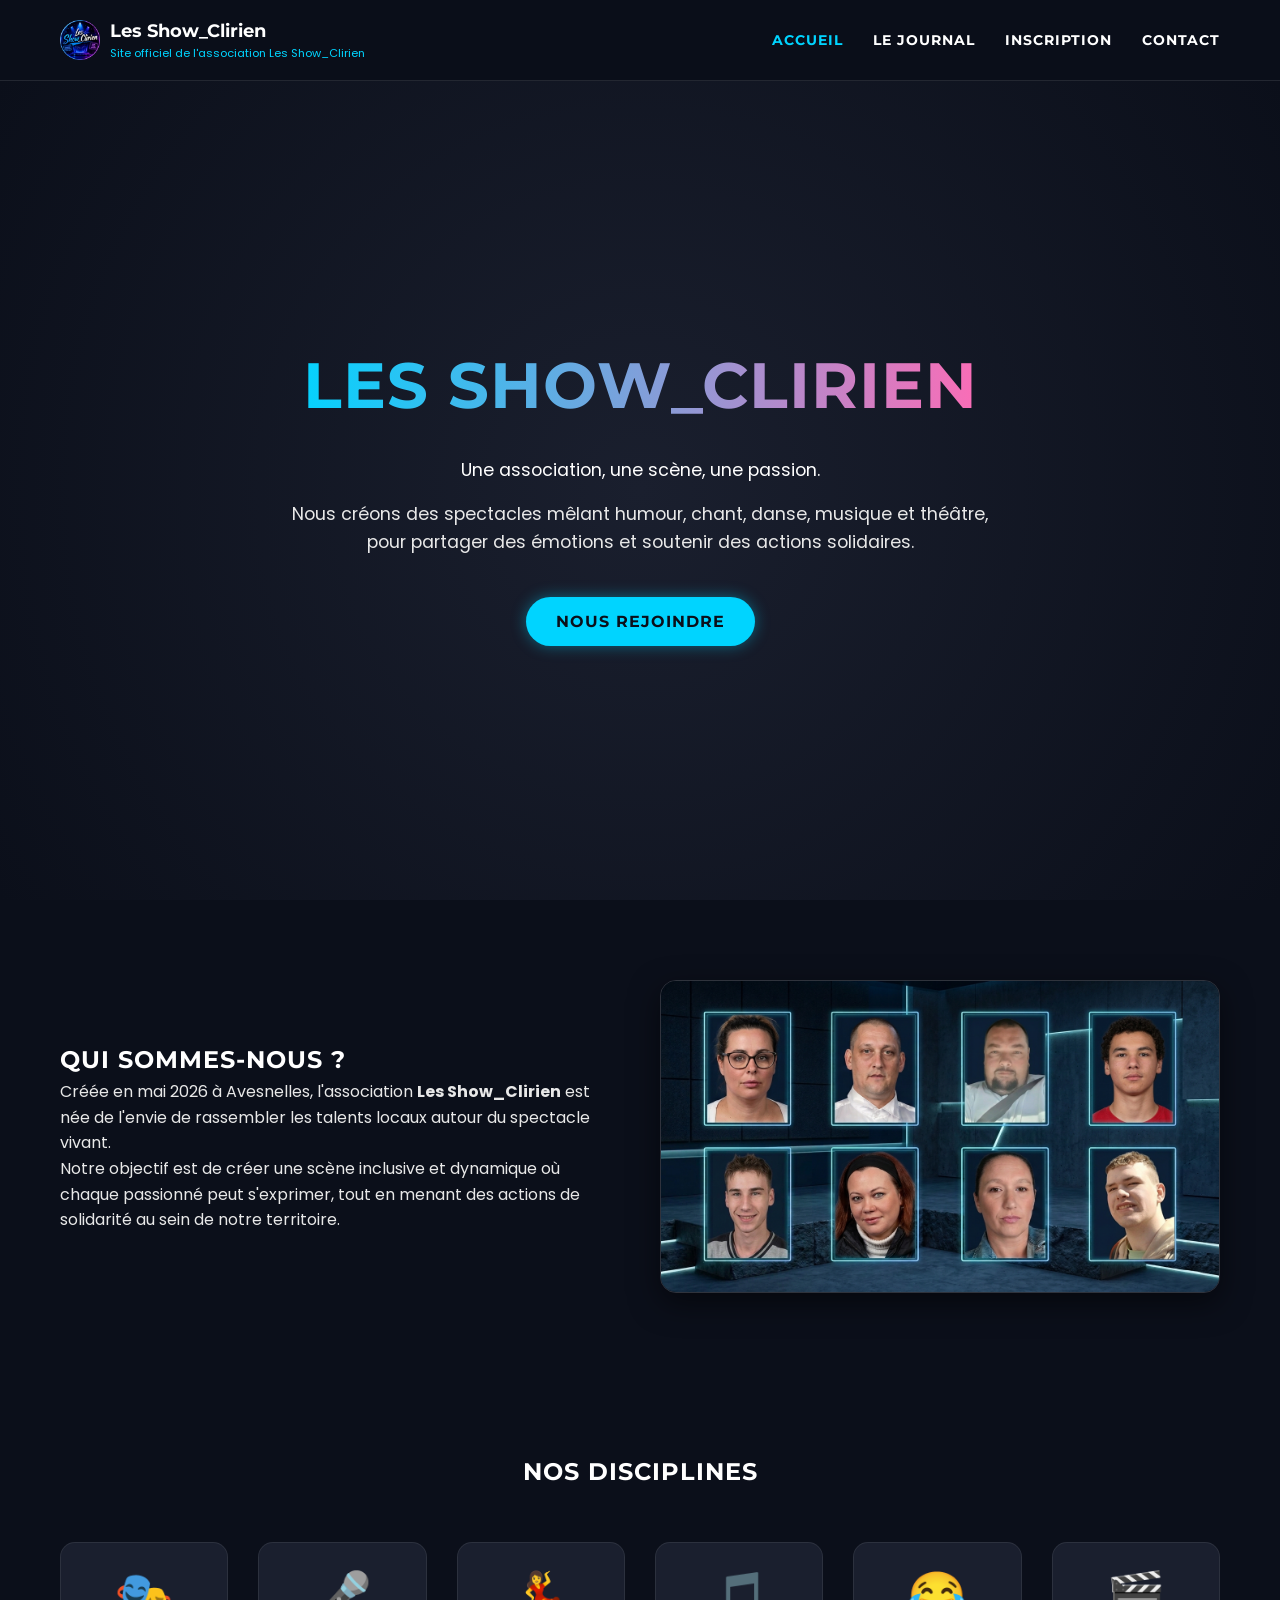
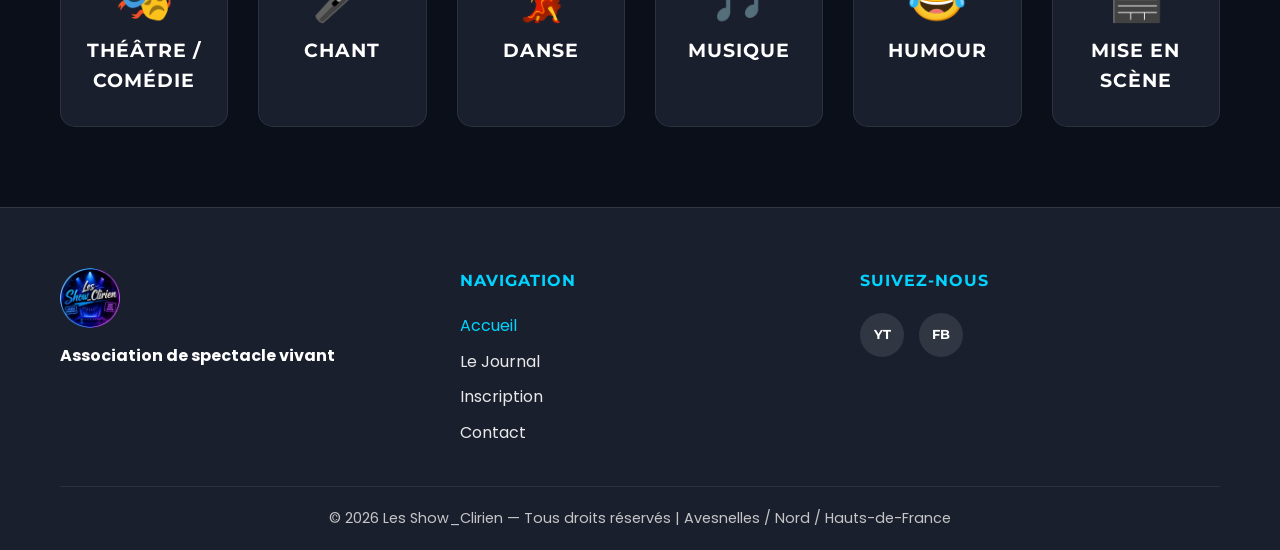
==== commit fea2a070: "Add files via upload" ====
--- a/index.html
+++ b/index.html
@@ -135,10 +135,8 @@
                     <h2>Suivez-nous</h2>
                     <div class="social-links">
                         <!-- MODIFIER ICI : liens vers vos réseaux -->
-                        <a href="https://instagram.com/votre_compte" target="_blank" rel="noopener noreferrer" aria-label="Instagram (nouvelle fenêtre)">IG</a>
-                        <a href="https://tiktok.com/@votre_compte" target="_blank" rel="noopener noreferrer" aria-label="TikTok (nouvelle fenêtre)">TK</a>
-                        <a href="https://youtube.com/@votre_compte" target="_blank" rel="noopener noreferrer" aria-label="YouTube (nouvelle fenêtre)">YT</a>
-                        <a href="https://facebook.com/votre_compte" target="_blank" rel="noopener noreferrer" aria-label="Facebook (nouvelle fenêtre)">FB</a>
+                        <a href="https://www.youtube.com/@LesShowClirien" target="_blank" rel="noopener noreferrer" aria-label="YouTube (nouvelle fenêtre)">YT</a>
+                        <a href="https://www.facebook.com/people/Les-Show-Clirien/61594529327046/" target="_blank" rel="noopener noreferrer" aria-label="Facebook (nouvelle fenêtre)">FB</a>
                     </div>
                 </div>
             </div>
